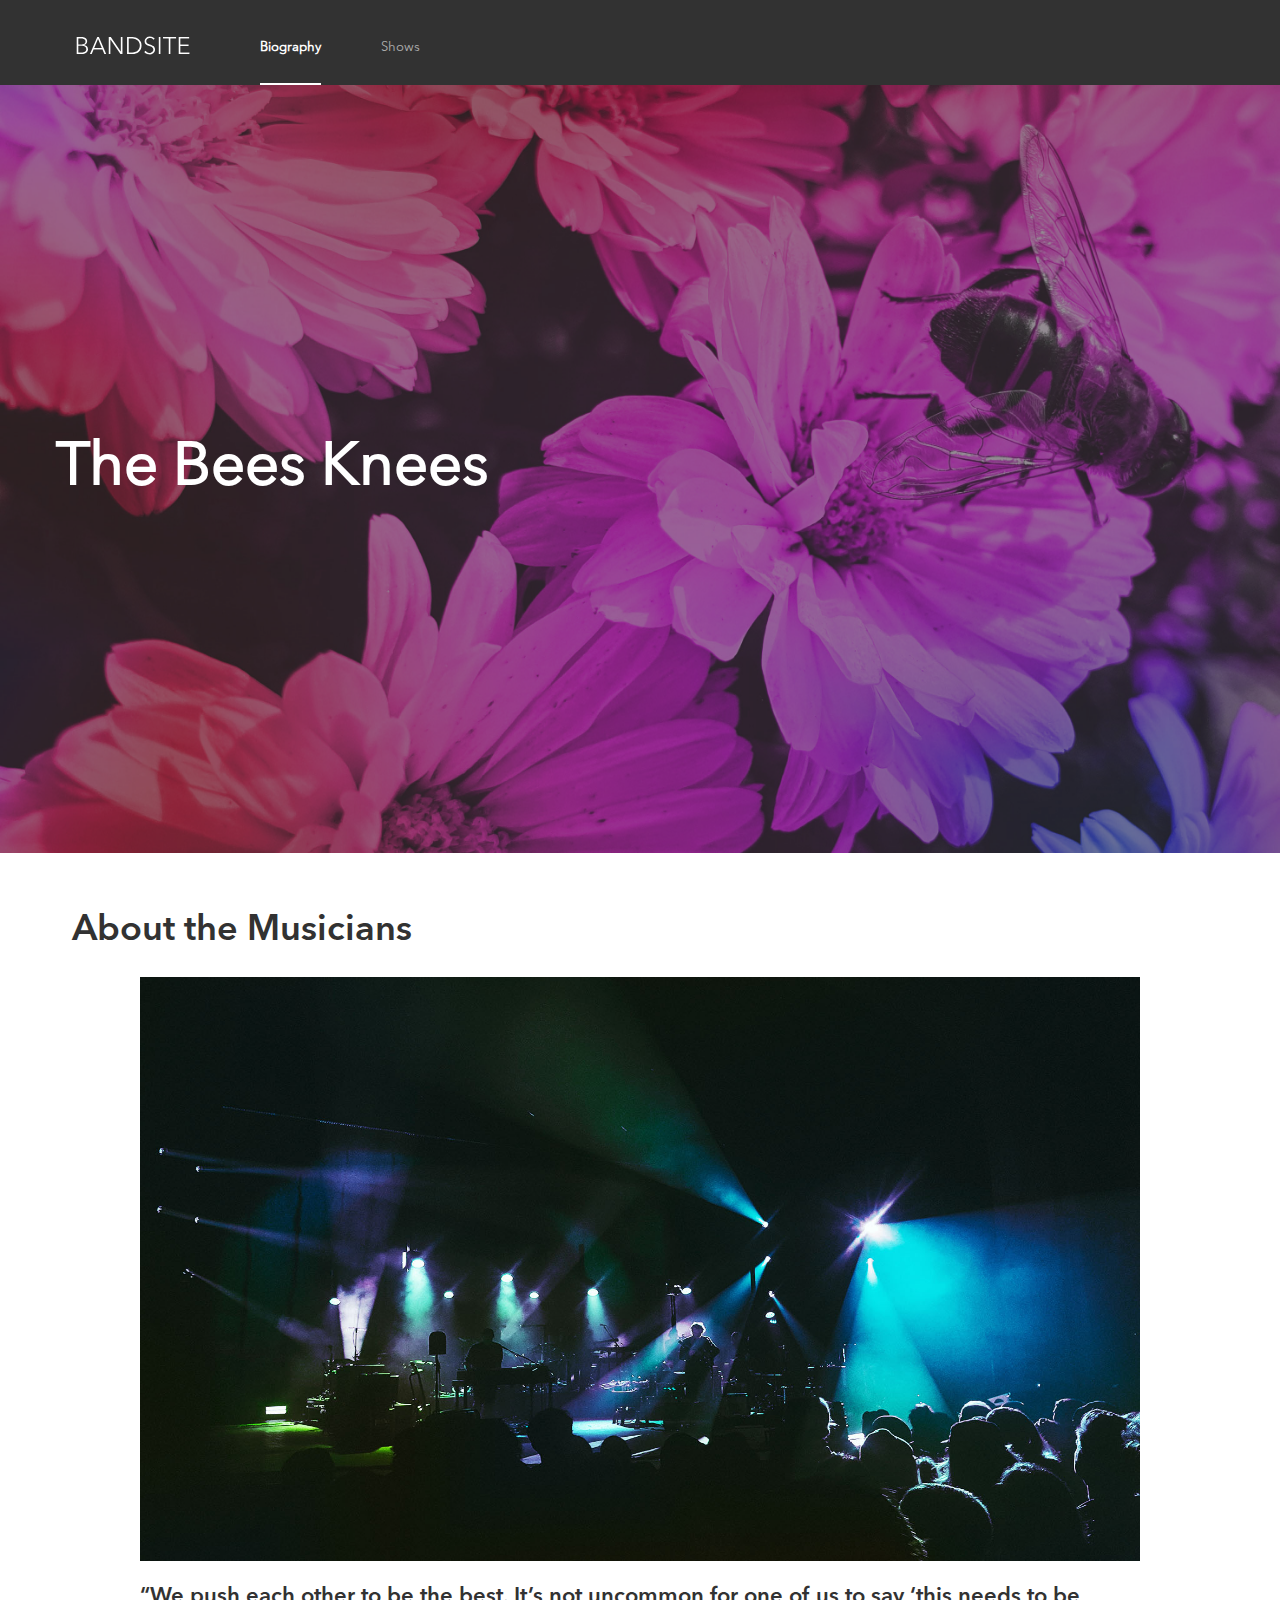
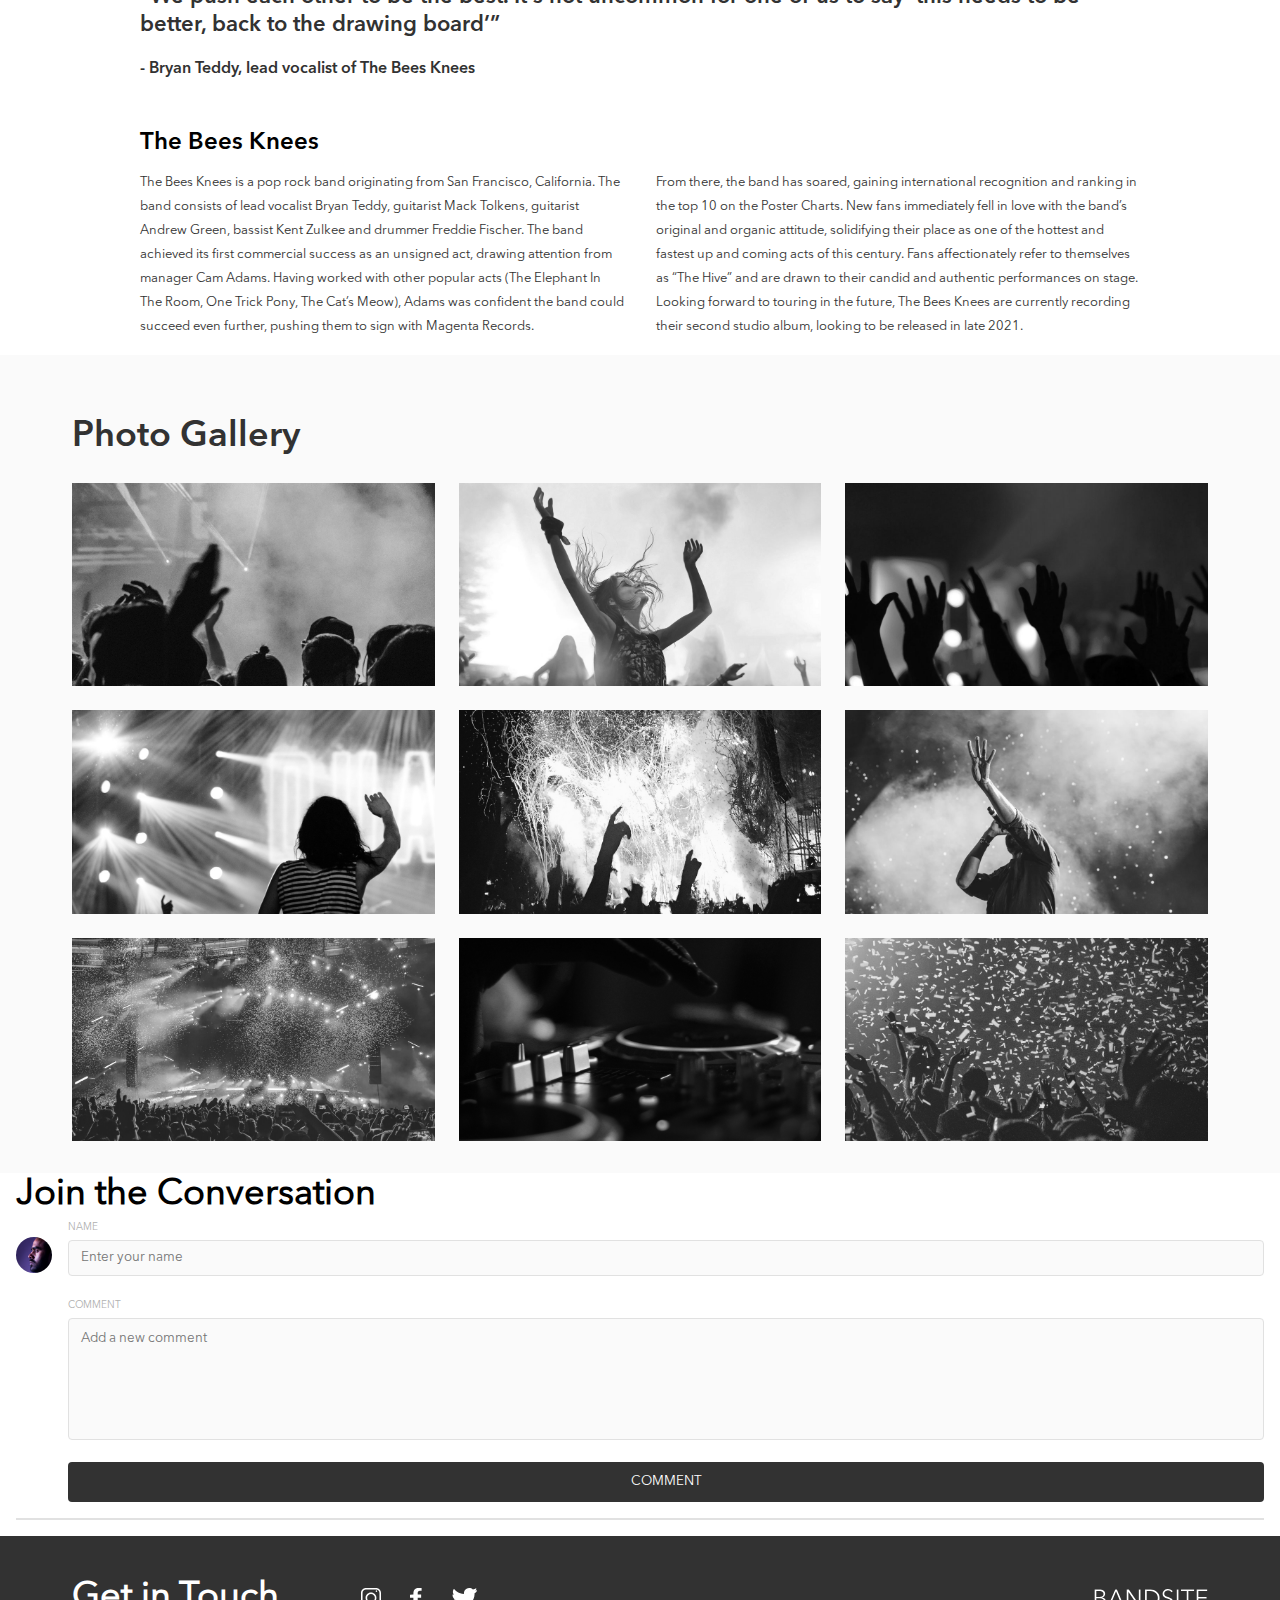
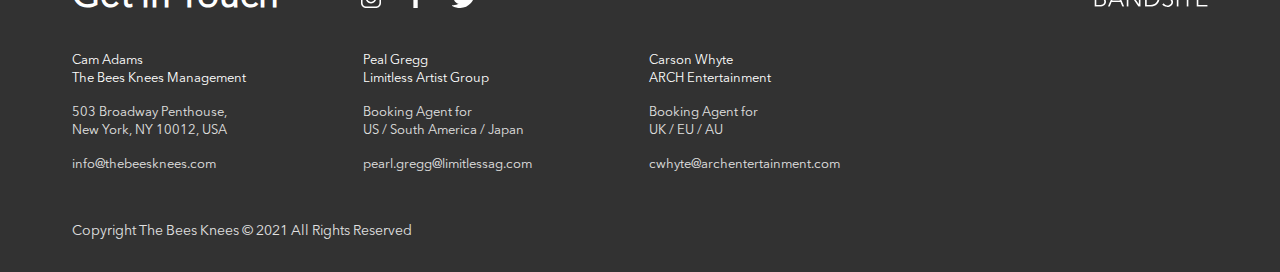
==== sprint-two/index.html @ defbd6c6 "added and styled comments form on bio page. added shows page and included nav and footer" ====
<!DOCTYPE html>
<html lang="en">
<head>
    <meta charset="UTF-8">
    <meta http-equiv="X-UA-Compatible" content="IE=edge">
    <meta name="viewport" content="width=device-width, initial-scale=1.0">
    <link rel="stylesheet" href="styles/bio.css">
    <title>The Bees Knees - Bio</title>
</head>
<body>
    <header class="nav__background">
        <nav class="nav">
            <div class="nav__logo">
                <a href="index.html">
                <img src="assets/logos/Logo-bandsite.svg" alt="bandsite logo">
                </a>
            </div>
            <ul class="nav__list">
                <li class="nav__list--active">Biography</li>
                <li class="nav__list--inactive">Shows</li>
            </ul>
        </nav>
        <section class="hero">
            <h1 class="hero__text">The Bees Knees</h1>
        </section>
    </header>
    <main>
        <section class="about">
            <article>
                <h2 class="about__heading">About the Musicians</h2>
                <img class="about__photo" src="assets/images/band.jpg" alt="band playing a concert">
                <p class="about__text about__text--quote about__text--big">“We push each other to be the best. It’s not uncommon for one of us to say ‘this needs to be better, back to the drawing board’”</p>
                <p class="about__text about__text--quote">- Bryan Teddy, lead vocalist of The Bees Knees</p>
            </article>
            <article>
                <h3 class="about__text about__text--black">The Bees Knees</h3>
                <div class="about__text--column">
                    <p class="about__text">The Bees Knees is a pop rock band originating 
                    from San Francisco, California. The band 
                    consists of lead vocalist Bryan Teddy, guitarist 
                    Mack Tolkens, guitarist Andrew Green, bassist 
                    Kent Zulkee and drummer Freddie Fischer. The 
                    band achieved its first commercial success as 
                    an unsigned act, drawing attention from 
                    manager Cam Adams. Having worked with 
                    other popular acts (The Elephant In The Room, 
                    One Trick Pony, The Cat’s Meow), Adams was 
                    confident the band could succeed even further, 
                    pushing them to sign with Magenta Records.</p>
                    <p class="about__text">From there, the band has soared, gaining 
                    international recognition and ranking in the 
                    top 10 on the Poster Charts. New fans 
                    immediately fell in love with the band’s original 
                    and organic attitude, solidifying their place as 
                    one of the hottest and fastest up and coming 
                    acts of this century. Fans affectionately refer to 
                    themselves as “The Hive” and are drawn to 
                    their candid and authentic performances on 
                    stage. Looking forward to touring in the future, 
                    The Bees Knees are currently recording their 
                    second studio album, looking to be released in 
                    late 2021.</p>
                </div>
            </article>
        </section>
        <section class="gallery--gray">
            <h2 class="gallery__heading">Photo Gallery</h2>
            <div class="gallery">
            <img class="gallery__images" src="assets/images/Photo-gallery-1.jpg" alt="hands waiving at a concert">
            <img class="gallery__images" src="assets/images/Photo-gallery-2.jpg" alt="woman at concert with hands in the air">
            <img class="gallery__images" src="assets/images/Photo-gallery-3.jpg" alt="more hands in the air at a concert">
            <img class="gallery__images" src="assets/images/Photo-gallery-4.jpg" alt="woman at concert with one arm raised">
            <img class="gallery__images" src="assets/images/Photo-gallery-5.jpg" alt="light show at concert">
            <img class="gallery__images" src="assets/images/Photo-gallery-6.jpg" alt="person singing into mic and holding up four fingers">
            <img class="gallery__images" src="assets/images/Photo-gallery-7.jpg" alt="colorful lights at a concert">
            <img class="gallery__images" src="assets/images/Photo-gallery-8.jpg" alt="a hand over an electronic turntable">
            <img class="gallery__images" src="assets/images/Photo-gallery-9.jpg" alt="white confetti over an audience">
            </div>
        </section>
        <section class="comments">
            <h2 class="comments__heading">Join the Conversation</h2>
            <!-- <img class="comments__avatar" src="assets/images/Mohan-muruge.jpg" alt="Mohan Muruge side photo"> -->
            <div class="comments__container">
            <div class="comments__avatar"></div>
            <form class="comments__form" action="">
                <label class="comments__label" for="name">NAME</label><br>
                <input class="comments__field" type="text" id="name" name="name" placeholder="Enter your name"><br><br>
                <label class="comments__label" for="comment">COMMENT</label><br>
                <textarea class="comments__field comments__field--text-area" name="comment" id="comment" cols="30" rows="6" placeholder="Add a new comment"></textarea><br>
                <input class="comments__button" type="submit" value="COMMENT">
            </form>
            </div>
        </section>
    </main>
    <footer class="footer">
        <div class="footer__top">
            <h2 class="footer__heading">Get in Touch</h2>
            <div class="footer__icons">
                <a href=""><img src="assets/icons/Icon-instagram.svg" alt="instagram icon"></a>
                <a href=""><img src="assets/icons/Icon-facebook.svg" alt="facebook icon"></a>
                <a href=""><img src="assets/icons/Icon-twitter.svg" alt="twitter icon"></a>
            </div>
            <img class="footer__logo2" src="assets/logos/Logo-bandsite.svg" alt="Bandsite Logo">
        </div>
        <div class="footer__contact">
            <div>
                <p class="footer__text">Cam Adams<br>The Bees Knees Management</p>
                <p class="footer__text footer__text--silver">503 Broadway Penthouse,<br>New York, NY 10012, USA</p>
                <a class="footer__text--no-underline" href="mailto:info@thebeesknees.com"><p class="footer__text footer__text--silver">info@thebeesknees.com</p></a>
            </div>
            <div>
                <p class="footer__text">Peal Gregg<br>Limitless Artist Group</p>
                <p class="footer__text footer__text--silver">Booking Agent for<br>US / South America / Japan</p>
                <a class="footer__text--no-underline" href="mailto:pearl.gregg@limitlessag.com"><p class="footer__text footer__text--silver">pearl.gregg@limitlessag.com</p></a>
            </div>
            <div>
                <p class="footer__text">Carson Whyte<br>ARCH Entertainment</p>
                <p class="footer__text footer__text--silver">Booking Agent for<br>UK / EU / AU</p>
                <a class="footer__text--no-underline" href="mailto:cwhyte@archentertainment.com"><p class="footer__text footer__text--silver">cwhyte@archentertainment.com</p></a>
            </div>
        </div>
        <img class="footer__logo" src="assets/logos/Logo-bandsite.svg" alt="Bandsite Logo">
        <p class="footer__text footer__text--small footer__text--silver">Copyright The Bees Knees © 2021 All Rights Reserved</p>
    </footer>
    
</body>
</html>
---- sprint-two/styles/bio.css ----
@font-face {
  font-family: Avenir;
  src: url(../assets/fonts/AvenirNextLTPro-Regular.otf);
}
@font-face {
  font-family: Avenir600;
  src: url(../assets/fonts/AvenirNextLTPro-Demi.otf);
}
@font-face {
  font-family: Avenir700;
  src: url(../assets/fonts/AvenirNextLTPro-Bold.otf);
}
* {
  padding: 0;
  margin: 0;
  box-sizing: border-box;
  font-family: Avenir;
}

h1 {
  font-size: 24px;
  line-height: 32px;
}
@media (min-width: 767px) {
  h1 {
    font-size: 60px;
    line-height: 68px;
  }
}

h2 {
  font-size: 24px;
  line-height: 32px;
}
@media (min-width: 767px) {
  h2 {
    font-size: 36px;
    line-height: 44px;
  }
}

h3 {
  font-size: 14px;
  line-height: 22px;
}
@media (min-width: 767px) {
  h3 {
    font-size: 24px;
    line-height: 32px;
  }
}

p {
  font-size: 13px;
  line-height: 18px;
}

li {
  font-size: 13px;
}

.nav {
  background-color: #323232;
  display: flex;
  flex-wrap: wrap;
}
@media (min-width: 1280px) {
  .nav {
    width: 100%;
    max-width: 1200px;
    margin: auto;
  }
}
.nav__background {
  background-color: #323232;
}
.nav__logo {
  display: flex;
  justify-content: center;
  padding-top: 16px;
  padding-bottom: 16px;
  width: 100%;
}
@media (min-width: 767px) {
  .nav__logo {
    justify-content: left;
    align-items: center;
    max-width: 120px;
    padding-left: 36px;
    padding-top: 24px;
  }
}
@media (min-width: 1280px) {
  .nav__logo {
    padding-left: auto;
    padding-bottom: 24px;
    padding-top: 36px;
  }
}
.nav__list {
  display: flex;
  justify-content: center;
  color: #FFFFFF;
  list-style: none;
  width: 100%;
}
@media (min-width: 767px) {
  .nav__list {
    width: 200px;
    margin-left: 80px;
    padding-top: 24px;
  }
}
@media (min-width: 1280px) {
  .nav__list {
    padding-top: 40px;
  }
}
.nav__list--active {
  border-bottom: 4px solid #FFFFFF;
  width: 50%;
  text-align: center;
  padding-bottom: 16px;
  font-weight: 700;
}
@media (min-width: 767px) {
  .nav__list--active {
    width: -webkit-fit-content;
    width: -moz-fit-content;
    width: fit-content;
    margin-right: 60px;
  }
}
@media (min-width: 1280px) {
  .nav__list--active {
    border-bottom: 2px solid #FFFFFF;
  }
}
.nav__list--inactive {
  width: 50%;
  text-align: center;
  color: #AFAFAF;
}
@media (min-width: 767px) {
  .nav__list--inactive {
    width: -webkit-fit-content;
    width: -moz-fit-content;
    width: fit-content;
  }
}
.nav__list--inactive:hover {
  color: #FFFFFF;
  padding-bottom: 16px;
  border-bottom: 4px solid #FFFFFF;
}
@media (min-width: 1280px) {
  .nav__list--inactive:hover {
    border-bottom: 2px solid #FFFFFF;
  }
}

.hero {
  height: 60vw;
  padding-left: 16px;
  margin-bottom: 24px;
  display: flex;
  align-items: center;
  color: #FFFFFF;
  position: relative;
}
@media (min-width: 767px) {
  .hero {
    padding-left: 32px;
  }
}
.hero::before {
  content: "";
  background-image: url(../assets/images/hero-bio.jpg);
  background-position: center;
  background-size: cover;
  position: absolute;
  top: 0;
  right: 0;
  bottom: 0;
  left: 0;
  opacity: 0.5;
}
.hero__text {
  position: relative;
}
@media (min-width: 1280px) {
  .hero__text {
    width: 100%;
    max-width: 1200px;
    margin: auto;
  }
}

@media (min-width: 1280px) {
  .about {
    width: 100%;
    max-width: 1200px;
    margin: auto;
  }
}
.about__heading {
  padding-bottom: 16px;
  padding-left: 16px;
  font-family: Avenir600;
  color: #323232;
}
@media (min-width: 767px) {
  .about__heading {
    padding-left: 32px;
    padding-top: 32px;
    padding-bottom: 24px;
  }
}
.about__photo {
  padding: 0 16px 16px 16px;
  width: 100%;
  max-height: 600px;
}
@media (min-width: 767px) {
  .about__photo {
    padding-left: 100px;
    padding-right: 100px;
  }
}
.about__text {
  padding-left: 16px;
  padding-bottom: 16px;
  padding-right: 16px;
  width: 100%;
  line-height: 18px;
  color: #323232;
}
@media (min-width: 767px) {
  .about__text {
    line-height: 24px;
  }
}
@media (min-width: 767px) {
  .about__text--column {
    display: flex;
    justify-content: space-between;
    padding-left: 84px;
    padding-right: 84px;
  }
}
.about__text--black {
  color: black;
  font-family: Avenir600;
}
@media (min-width: 767px) {
  .about__text--black {
    padding-left: 100px;
    padding-top: 32px;
  }
}
.about__text--quote {
  font-family: Avenir600;
  line-height: 28px;
  font-size: 16px;
}
@media (min-width: 767px) {
  .about__text--quote {
    padding-left: 100px;
    padding-right: 100px;
  }
}
@media (min-width: 767px) {
  .about__text--big {
    font-size: 22px;
  }
}

.gallery--gray {
  background-color: #FAFAFA;
}
@media (min-width: 767px) {
  .gallery {
    display: flex;
    flex-wrap: wrap;
    padding-left: 32px;
    padding-right: 8px;
    padding-bottom: 8px;
  }
}
@media (min-width: 1280px) {
  .gallery {
    max-width: 1200px;
    margin: auto;
  }
}
.gallery__heading {
  padding-bottom: 16px;
  padding-left: 16px;
  padding-top: 24px;
  color: #323232;
  font-family: Avenir600;
}
@media (min-width: 767px) {
  .gallery__heading {
    padding-left: 32px;
    padding-bottom: 24px;
    padding-top: 60px;
  }
}
@media (min-width: 1280px) {
  .gallery__heading {
    width: 100%;
    max-width: 1200px;
    margin: auto;
  }
}
.gallery__images {
  padding-left: 16px;
  padding-bottom: 16px;
  padding-right: 16px;
  width: 100%;
  filter: grayscale(100%);
}
.gallery__images:hover {
  filter: grayscale(0%);
}
@media (min-width: 767px) {
  .gallery__images {
    width: 33.33%;
    padding-right: 24px;
    padding-left: 0;
    padding-bottom: 24px;
  }
}

.comments {
  padding: 0 16px;
}
.comments__avatar {
  width: 36px;
  height: 36px;
  border-radius: 50%;
  background-color: #e1e1e1;
  background-image: url(../assets/images/Mohan-muruge.jpg);
  background-size: cover;
  padding-right: 20px;
  margin-top: 20px;
}
.comments__label {
  font-size: 10px;
  color: #AFAFAF;
}
.comments__container {
  display: flex;
  justify-content: space-between;
  width: 100%;
  border-bottom: 2px solid #e1e1e1;
  margin-bottom: 16px;
}
.comments__form {
  width: calc(100% - (36px + 16px));
}
.comments__field {
  height: 36px;
  width: 100%;
  border-radius: 4px;
  padding: 12px;
  margin-top: 4px;
  border: 1px solid #e1e1e1;
  background-color: #FAFAFA;
  resize: none;
}
.comments__field--text-area {
  height: auto;
}
.comments__button {
  height: 40px;
  width: 100%;
  border-radius: 4px;
  background-color: #323232;
  color: #FFFFFF;
  border: none;
  margin: 16px 0;
}

.footer {
  background-color: #323232;
}
.footer__heading {
  padding-left: 16px;
  padding-top: 24px;
  padding-bottom: 16px;
  color: #FFFFFF;
}
@media (min-width: 767px) {
  .footer__heading {
    padding-left: 32px;
    padding-top: 40px;
    padding-bottom: 32px;
  }
}
@media (min-width: 767px) {
  .footer__top {
    display: flex;
    justify-content: space-between;
    padding-right: 32px;
  }
}
@media (min-width: 1280px) {
  .footer__top {
    width: 100%;
    max-width: 1200px;
    margin: auto;
  }
}
@media (min-width: 767px) {
  .footer__contact {
    display: flex;
    justify-content: space-between;
    flex-wrap: wrap;
    padding-right: 32px;
    padding-left: 16px;
  }
}
@media (min-width: 1280px) {
  .footer__contact {
    width: 100%;
    max-width: 1200px;
    margin: auto;
    padding-right: 400px;
  }
}
.footer__text {
  padding-left: 16px;
  width: 100%;
  padding-bottom: 16px;
  color: #FFFFFF;
}
@media (min-width: 1280px) {
  .footer__text {
    width: 100%;
    max-width: 1200px;
    margin: auto;
  }
}
.footer__text--small {
  font-size: 10px;
}
@media (min-width: 767px) {
  .footer__text--small {
    font-size: 14px;
    padding-left: 32px;
    padding-top: 32px;
    padding-bottom: 32px;
  }
}
.footer__text--silver {
  color: #e1e1e1;
}
.footer__text--no-underline {
  text-decoration: none;
}
.footer__icons {
  display: flex;
  justify-content: space-between;
  width: 140px;
  padding-left: 16px;
  padding-bottom: 24px;
}
@media (min-width: 767px) {
  .footer__icons {
    padding-top: 52px;
    padding-left: 24px;
  }
}
.footer__logo {
  margin-left: 16px;
  margin-bottom: 16px;
  margin-top: 40px;
  max-width: 120px;
  max-height: 20px;
}
@media (min-width: 767px) {
  .footer__logo {
    display: none;
  }
}
.footer__logo2 {
  display: none;
  max-width: 120px;
  max-height: 20px;
}
@media (min-width: 767px) {
  .footer__logo2 {
    display: block;
    margin-top: 52px;
    margin-left: 190px;
  }
}
@media (min-width: 1280px) {
  .footer__logo2 {
    margin-left: 560px;
  }
}/*# sourceMappingURL=bio.css.map */
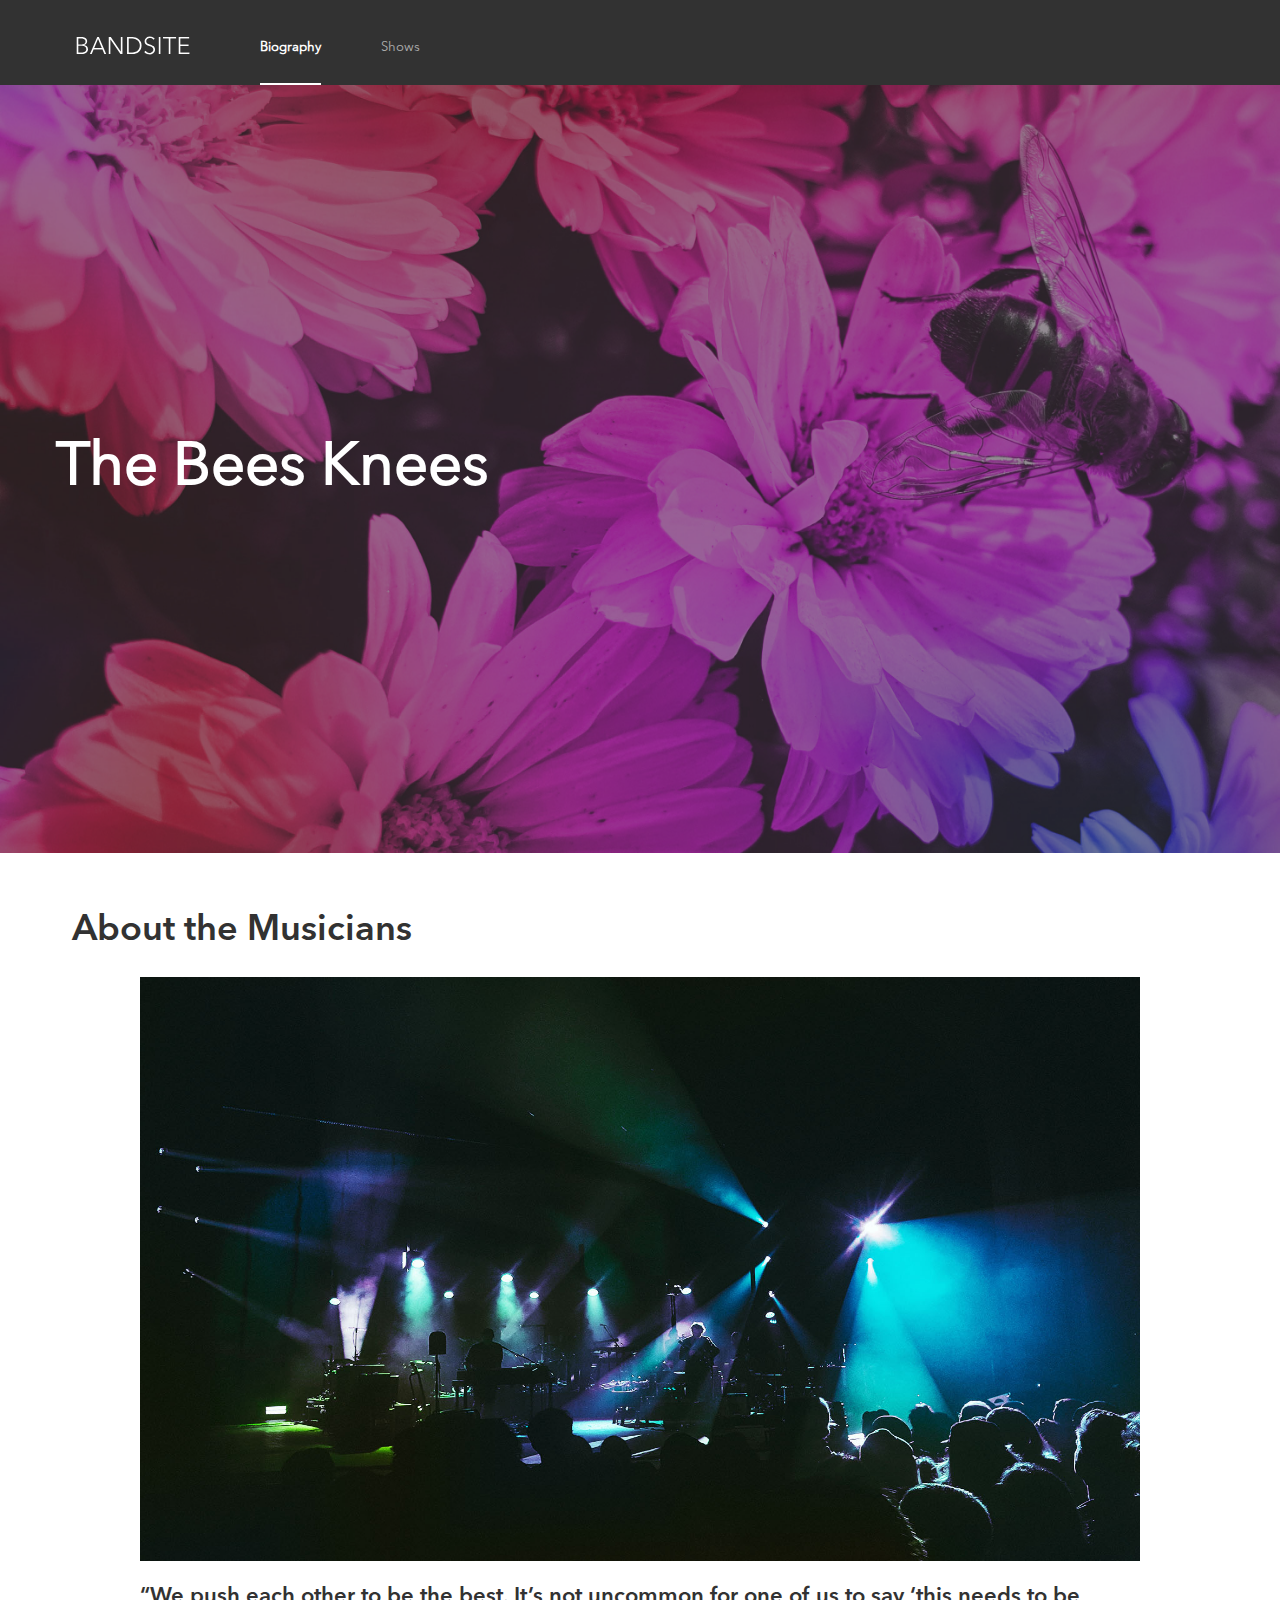
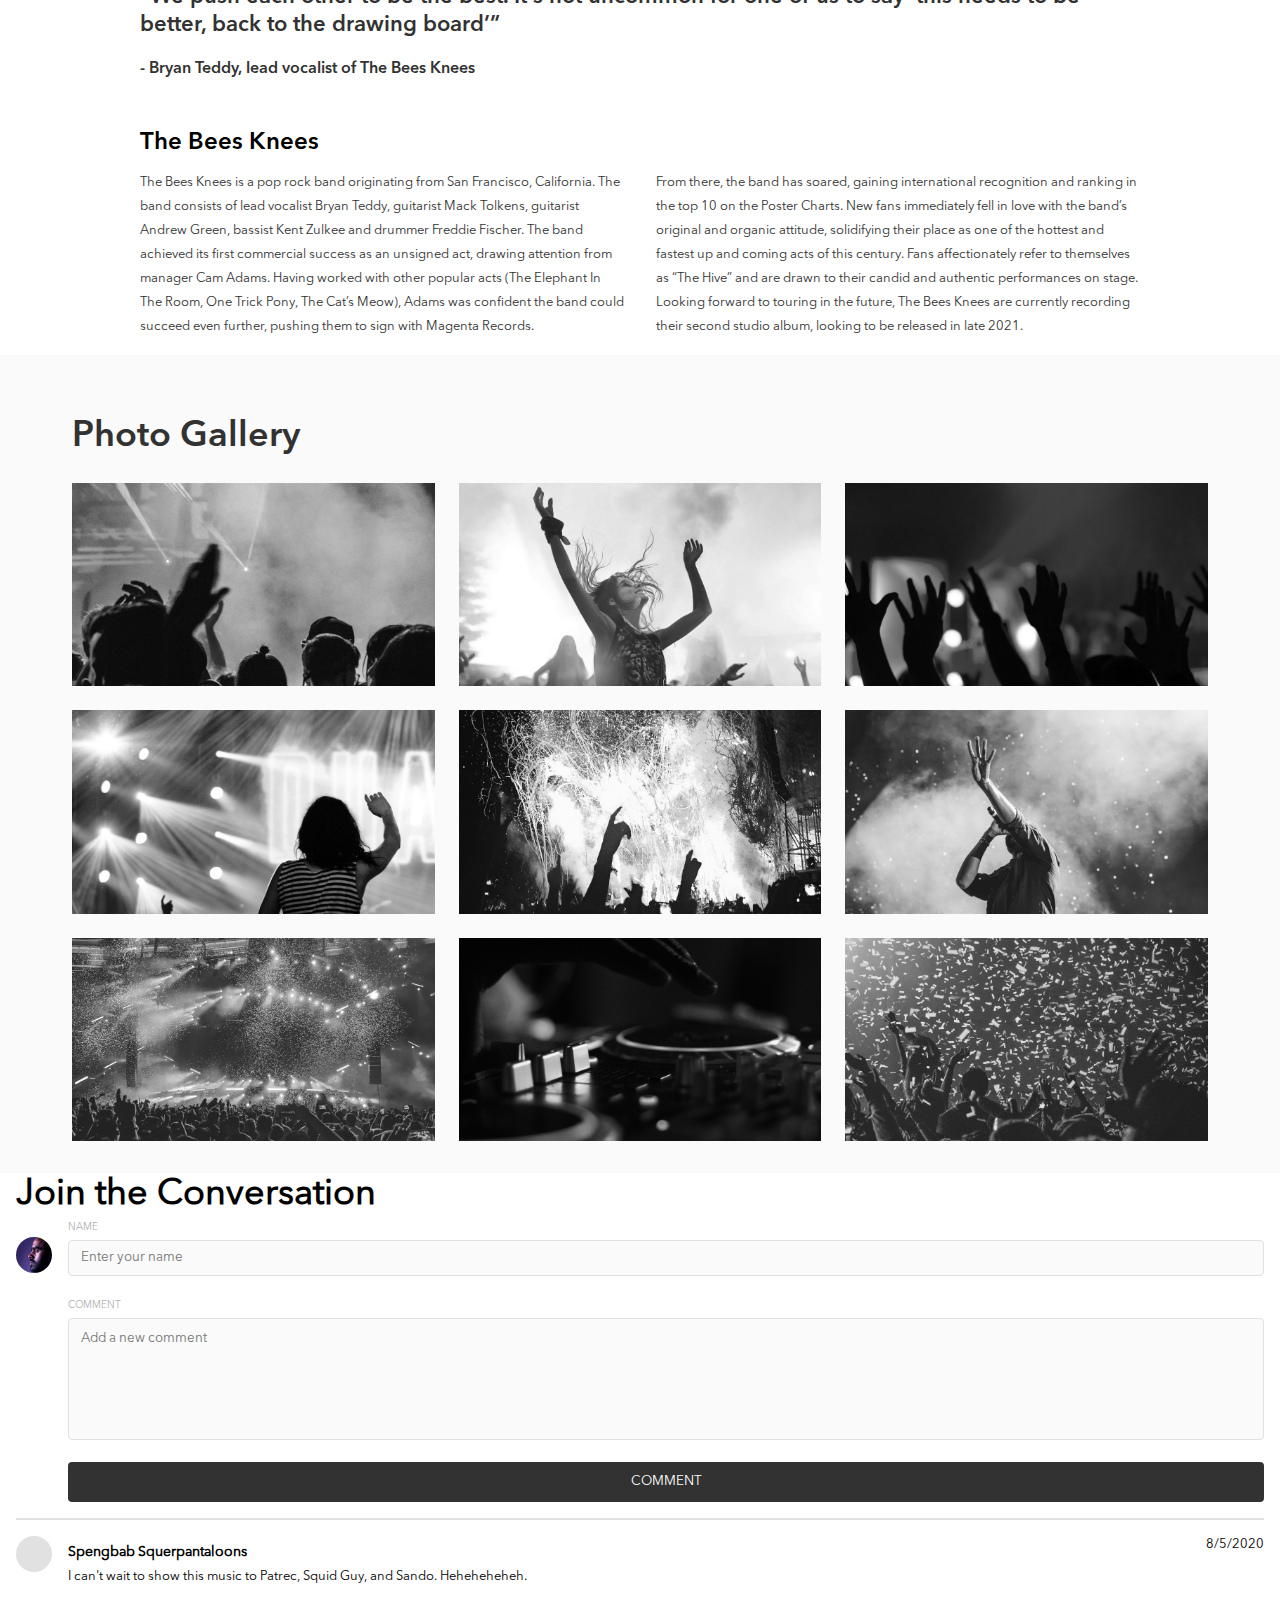
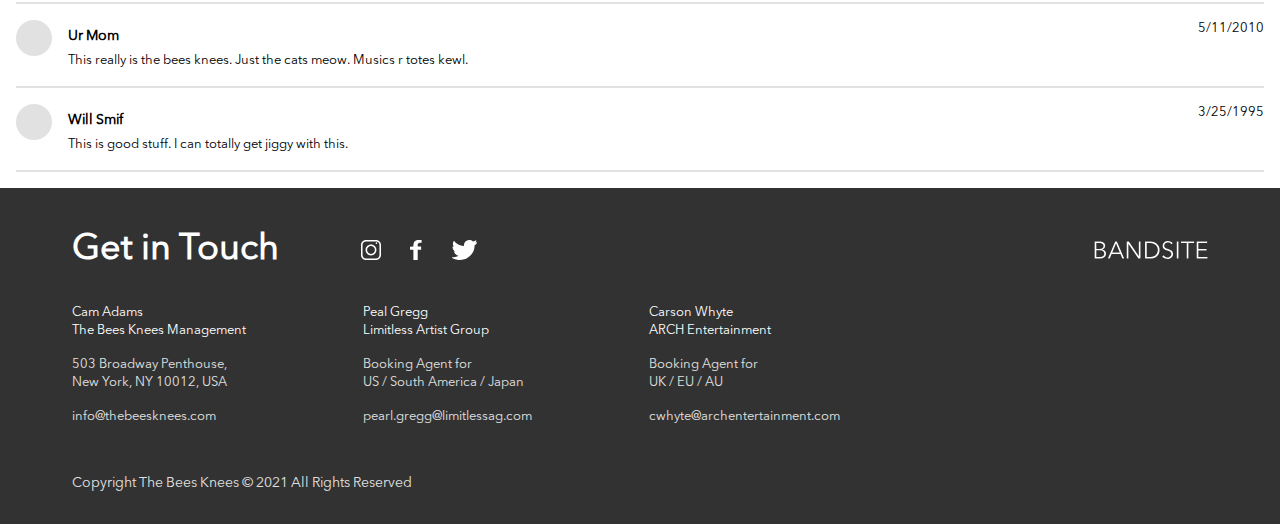
==== commit 7a43f0d5: "added 3 default comments on bio page. made comment form functional" ====
--- a/sprint-two/index.html
+++ b/sprint-two/index.html
@@ -79,7 +79,6 @@
         </section>
         <section class="comments">
             <h2 class="comments__heading">Join the Conversation</h2>
-            <!-- <img class="comments__avatar" src="assets/images/Mohan-muruge.jpg" alt="Mohan Muruge side photo"> -->
             <div class="comments__container">
             <div class="comments__avatar"></div>
             <form class="comments__form" action="">
@@ -89,8 +88,12 @@
                 <textarea class="comments__field comments__field--text-area" name="comment" id="comment" cols="30" rows="6" placeholder="Add a new comment"></textarea><br>
                 <input class="comments__button" type="submit" value="COMMENT">
             </form>
+                
             </div>
         </section>
+        <div id="comment-area">
+
+        </div>
     </main>
     <footer class="footer">
         <div class="footer__top">
@@ -122,6 +125,6 @@
         <img class="footer__logo" src="assets/logos/Logo-bandsite.svg" alt="Bandsite Logo">
         <p class="footer__text footer__text--small footer__text--silver">Copyright The Bees Knees © 2021 All Rights Reserved</p>
     </footer>
-    
+    <script src="scripts/bio.js"></script>
 </body>
 </html>--- a/sprint-two/styles/bio.css
+++ b/sprint-two/styles/bio.css
@@ -382,6 +382,34 @@
   border: none;
   margin: 16px 0;
 }
+.comments__wrapper {
+  margin-left: 16px;
+  width: calc(100% - (36px + 16px));
+  display: flex;
+  flex-wrap: wrap;
+  justify-content: space-between;
+}
+.comments__text {
+  width: 100%;
+}
+.comments__name {
+  font-size: 14px;
+}
+.comments__area {
+  display: flex;
+  margin: 0 16px;
+  border-bottom: 2px solid #e1e1e1;
+  padding-bottom: 16px;
+  margin-bottom: 16px;
+}
+.comments__submitted-avatar {
+  width: 36px;
+  height: 36px;
+  border-radius: 50%;
+  background-color: #e1e1e1;
+  background-size: cover;
+  padding-right: 20px;
+}
 
 .footer {
   background-color: #323232;
